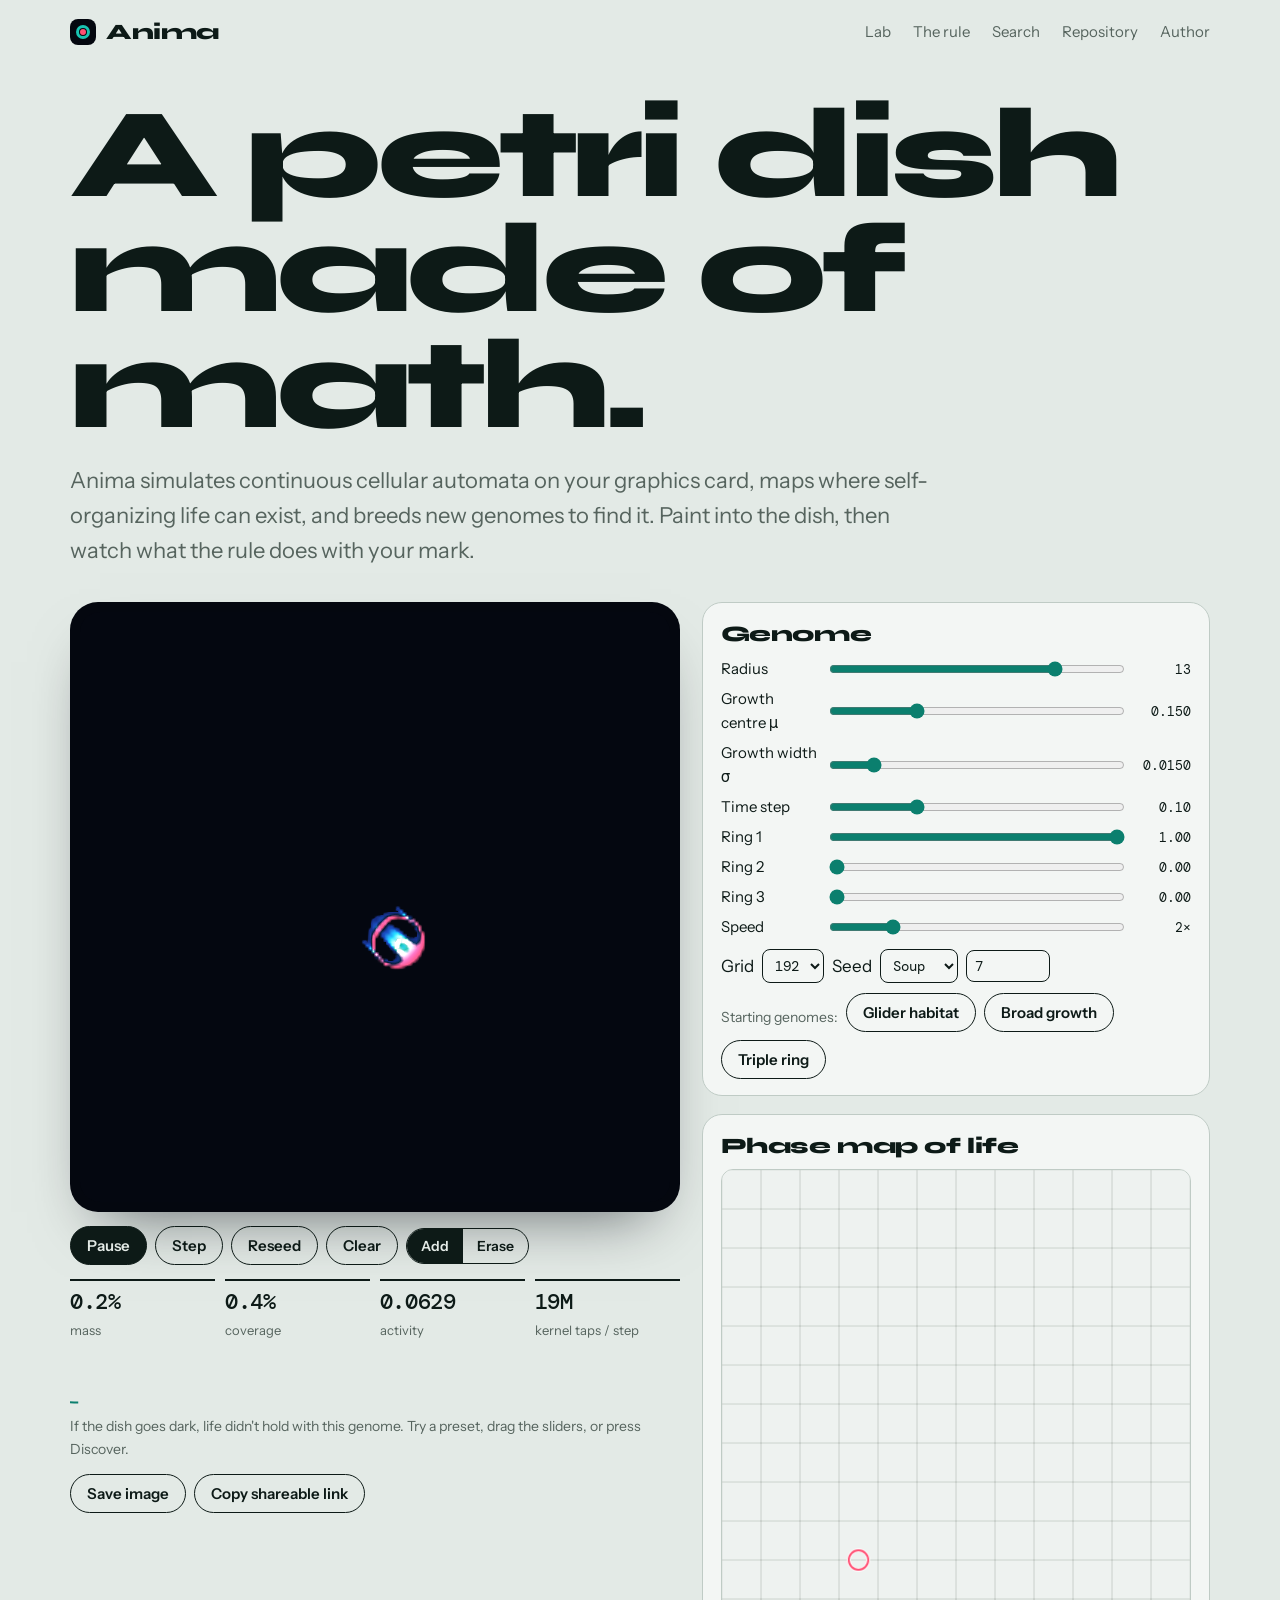
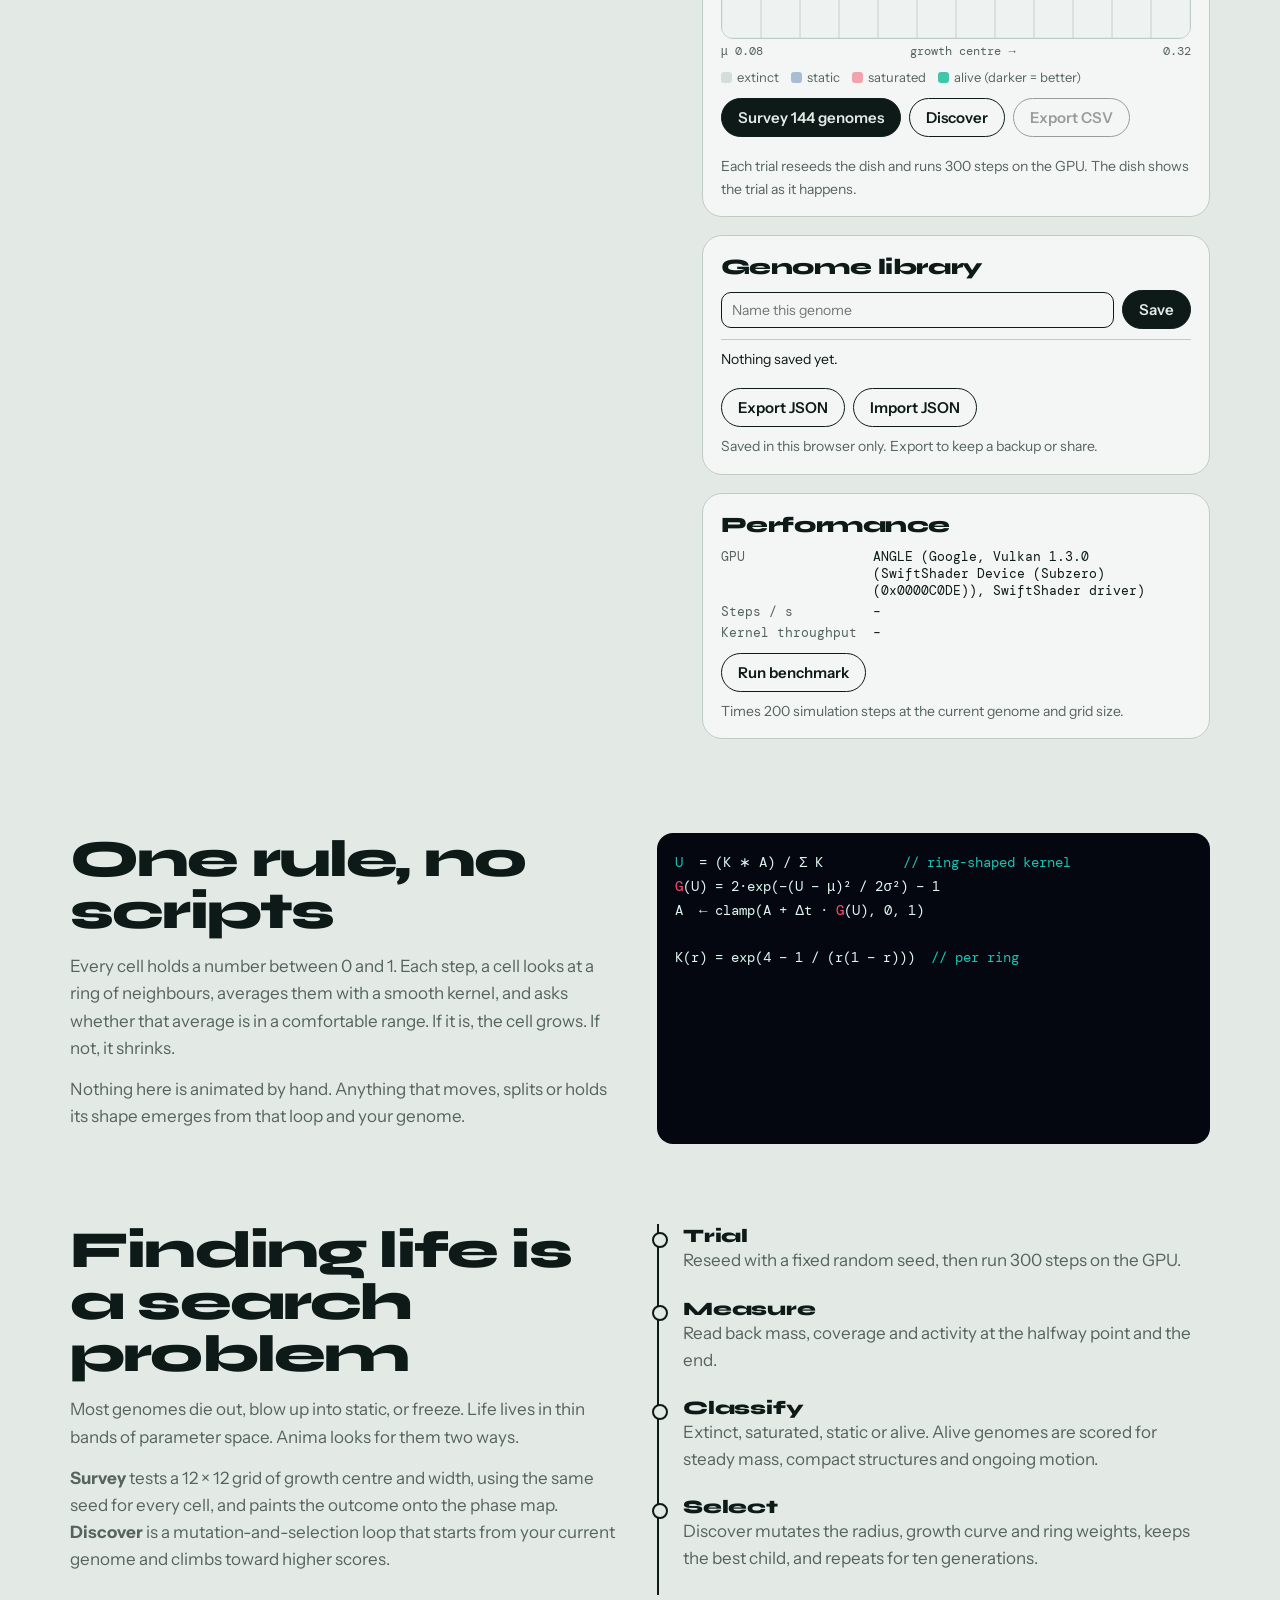
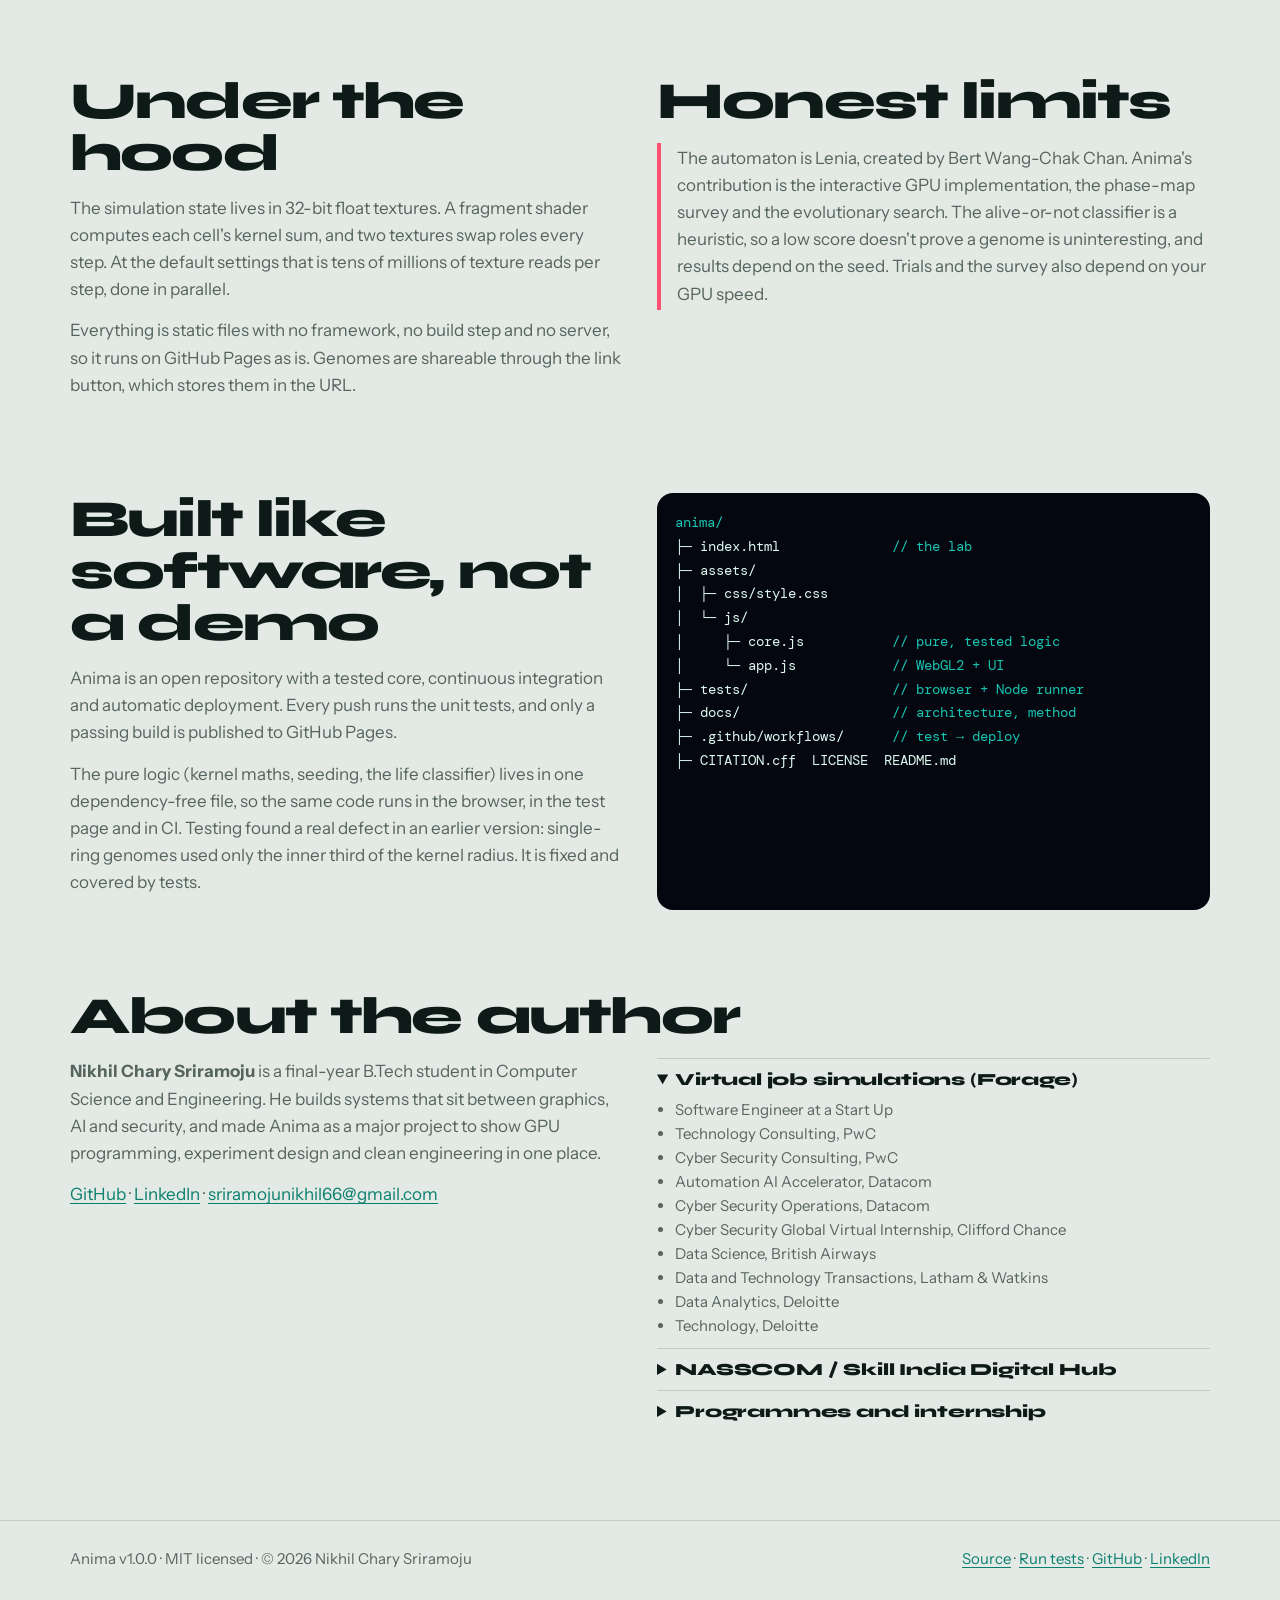
==== index.html @ 9265f81a "Initial commit" ====
<!DOCTYPE html>
<html lang="en">
<head>
<meta charset="utf-8">
<meta name="viewport" content="width=device-width, initial-scale=1">
<title>Anima — A GPU laboratory for artificial life</title>
<meta name="description" content="Anima runs continuous cellular automata on your GPU with WebGL2, maps where self-organizing life exists in parameter space, and breeds new genomes with an evolutionary search. Runs entirely in your browser.">
<meta name="author" content="Nikhil Chary Sriramoju">
<meta property="og:title" content="Anima — A GPU laboratory for artificial life">
<meta property="og:description" content="Real-time continuous cellular automata on WebGL2, a phase map of where life exists, and an evolutionary genome search. Runs entirely in the browser.">
<meta property="og:type" content="website">
<meta name="theme-color" content="#04070F">
<link rel="icon" href="data:image/svg+xml,%3Csvg xmlns='http://www.w3.org/2000/svg' viewBox='0 0 100 100'%3E%3Crect width='100' height='100' rx='26' fill='%2304070F'/%3E%3Ccircle cx='50' cy='50' r='26' fill='none' stroke='%2319C3B1' stroke-width='9'/%3E%3Ccircle cx='50' cy='50' r='9' fill='%23FF4F73'/%3E%3C/svg%3E">
<link rel="preconnect" href="https://fonts.googleapis.com">
<link rel="preconnect" href="https://fonts.gstatic.com" crossorigin>
<link href="https://fonts.googleapis.com/css2?family=Syne:wght@600;800&family=Instrument+Sans:wght@400;500;600&family=DM+Mono:wght@400;500&display=swap" rel="stylesheet">
<link rel="stylesheet" href="assets/css/style.css">
</head>
<body>
<div class="wrap">
  <header>
    <a class="brand" href="#top"><i aria-hidden="true"></i>Anima</a>
    <nav><a href="#lab">Lab</a><a class="hs" href="#rule">The rule</a><a class="hs" href="#search">Search</a><a class="hs" href="#repo">Repository</a><a href="#author">Author</a></nav>
  </header>

  <div id="top">
    <h1>A petri dish made of math.</h1>
    <p class="lede">Anima simulates continuous cellular automata on your graphics card, maps where self-organizing life can exist, and breeds new genomes to find it. Paint into the dish, then watch what the rule does with your mark.</p>
  </div>

  <div class="nogl" id="nogl" role="alert"><b>WebGL2 with float rendering is required.</b> This browser or device doesn't support it. Try a current desktop Chrome, Edge, Firefox or Safari.</div>

  <main id="lab" class="lab">
    <div>
      <div class="dishwrap"><canvas id="dish" width="800" height="800" aria-label="Live simulation dish. Click or drag to paint."></canvas></div>
      <div class="bar">
        <button class="btn" id="play">Pause</button>
        <button class="btn o" id="step">Step</button>
        <button class="btn o" id="reseed">Reseed</button>
        <button class="btn o" id="clear">Clear</button>
        <span class="seg" role="group" aria-label="Brush mode"><button id="m-add" aria-pressed="true">Add</button><button id="m-erase" aria-pressed="false">Erase</button></span>
      </div>
      <div class="stats" aria-live="off">
        <div><b id="s-mass">–</b><span>mass</span></div>
        <div><b id="s-cov">–</b><span>coverage</span></div>
        <div><b id="s-act">–</b><span>activity</span></div>
        <div><b id="s-taps">–</b><span>kernel taps / step</span></div>
      </div>
      <canvas id="spark" width="600" height="54" aria-label="Mass over time"></canvas>
      <p class="hint">If the dish goes dark, life didn't hold with this genome. Try a preset, drag the sliders, or press Discover.</p>
      <div class="bar">
        <button class="btn o" id="png">Save image</button>
        <button class="btn o" id="link">Copy shareable link</button>
        <span class="hint" id="toast" role="status"></span>
      </div>
    </div>

    <div>
      <div class="panel">
        <h2>Genome</h2>
        <div class="sl"><label for="g-R">Radius</label><input id="g-R" data-k="R" type="range" min="6" max="15" step="1"><output></output></div>
        <div class="sl"><label for="g-mu">Growth centre μ</label><input id="g-mu" data-k="mu" type="range" min="0.05" max="0.40" step="0.001"><output></output></div>
        <div class="sl"><label for="g-sigma">Growth width σ</label><input id="g-sigma" data-k="sigma" type="range" min="0.005" max="0.08" step="0.0005"><output></output></div>
        <div class="sl"><label for="g-dt">Time step</label><input id="g-dt" data-k="dt" type="range" min="0.02" max="0.3" step="0.01"><output></output></div>
        <div class="sl"><label for="g-b0">Ring 1</label><input id="g-b0" data-k="b0" type="range" min="0" max="1" step="0.05"><output></output></div>
        <div class="sl"><label for="g-b1">Ring 2</label><input id="g-b1" data-k="b1" type="range" min="0" max="1" step="0.05"><output></output></div>
        <div class="sl"><label for="g-b2">Ring 3</label><input id="g-b2" data-k="b2" type="range" min="0" max="1" step="0.05"><output></output></div>
        <div class="sl"><label for="speed">Speed</label><input id="speed" type="range" min="1" max="6" step="1" value="2"><output></output></div>
        <div class="row">
          <label for="grid">Grid</label>
          <select id="grid"><option>128</option><option selected>192</option><option>256</option></select>
          <label for="pattern">Seed</label>
          <select id="pattern"><option value="soup">Soup</option><option value="blobs">Blobs</option></select>
          <input id="seed" type="number" min="0" max="99999" aria-label="Random seed" style="width:84px">
        </div>
        <div class="row"><span class="hint">Starting genomes:</span>
          <button class="btn o" data-pre="glider">Glider habitat</button>
          <button class="btn o" data-pre="broad">Broad growth</button>
          <button class="btn o" data-pre="rings">Triple ring</button></div>
      </div>

      <div class="panel">
        <h2>Phase map of life</h2>
        <canvas id="map" width="480" height="480" aria-label="Map of outcomes across growth centre and width. Click a cell to load that genome."></canvas>
        <div class="axis"><span>μ 0.08</span><span>growth centre →</span><span>0.32</span></div>
        <div class="legend"><span><i style="background:#D5DDD9"></i>extinct</span><span><i style="background:#A9BCD6"></i>static</span><span><i style="background:#F0A3AE"></i>saturated</span><span><i style="background:#3FC7A8"></i>alive (darker = better)</span></div>
        <div class="row"><button class="btn" id="survey">Survey 144 genomes</button><button class="btn o" id="discover">Discover</button><button class="btn o" id="export" disabled>Export CSV</button><button class="btn o" id="stop" hidden>Stop</button></div>
        <progress id="prog" value="0" max="1" hidden></progress>
        <ol id="log" aria-live="polite"></ol>
        <p class="hint">Each trial reseeds the dish and runs 300 steps on the GPU. The dish shows the trial as it happens.</p>
      </div>

      <div class="panel">
        <h2>Genome library</h2>
        <div class="row" style="margin-top:0"><input id="libname" type="text" placeholder="Name this genome" maxlength="40" aria-label="Genome name" style="flex:1;min-width:130px"><button class="btn" id="libsave">Save</button></div>
        <ul id="lib" class="lib" aria-live="polite"></ul>
        <div class="row"><button class="btn o" id="libexport">Export JSON</button><label class="btn o" for="libimport" style="cursor:pointer">Import JSON</label><input id="libimport" type="file" accept="application/json" hidden></div>
        <p class="hint">Saved in this browser only. Export to keep a backup or share.</p>
      </div>

      <div class="panel">
        <h2>Performance</h2>
        <dl class="kv"><dt>GPU</dt><dd id="b-gpu">–</dd><dt>Steps / s</dt><dd id="b-sps">–</dd><dt>Kernel throughput</dt><dd id="b-taps">–</dd></dl>
        <div class="row" style="margin-top:0"><button class="btn o" id="bench">Run benchmark</button></div>
        <p class="hint">Times 200 simulation steps at the current genome and grid size.</p>
      </div>
    </div>
  </main>
</div>

<section class="s" id="rule"><div class="wrap two">
  <div>
    <h2>One rule, no scripts</h2>
    <p>Every cell holds a number between 0 and 1. Each step, a cell looks at a ring of neighbours, averages them with a smooth kernel, and asks whether that average is in a comfortable range. If it is, the cell grows. If not, it shrinks.</p>
    <p>Nothing here is animated by hand. Anything that moves, splits or holds its shape emerges from that loop and your genome.</p>
  </div>
  <pre class="eq"><span class="k">U</span>  = (K ∗ A) / Σ K          <span class="k">// ring-shaped kernel</span>
<span class="c">G</span>(U) = 2·exp(−(U − μ)² / 2σ²) − 1
A  ← clamp(A + Δt · <span class="c">G</span>(U), 0, 1)

K(r) = exp(4 − 1 / (r(1 − r)))  <span class="k">// per ring</span></pre>
</div></section>

<section class="s" id="search"><div class="wrap two">
  <div>
    <h2>Finding life is a search problem</h2>
    <p>Most genomes die out, blow up into static, or freeze. Life lives in thin bands of parameter space. Anima looks for them two ways.</p>
    <p><b>Survey</b> tests a 12 × 12 grid of growth centre and width, using the same seed for every cell, and paints the outcome onto the phase map. <b>Discover</b> is a mutation-and-selection loop that starts from your current genome and climbs toward higher scores.</p>
  </div>
  <ol class="steps">
    <li><b>Trial</b><span>Reseed with a fixed random seed, then run 300 steps on the GPU.</span></li>
    <li><b>Measure</b><span>Read back mass, coverage and activity at the halfway point and the end.</span></li>
    <li><b>Classify</b><span>Extinct, saturated, static or alive. Alive genomes are scored for steady mass, compact structures and ongoing motion.</span></li>
    <li><b>Select</b><span>Discover mutates the radius, growth curve and ring weights, keeps the best child, and repeats for ten generations.</span></li>
  </ol>
</div></section>

<section class="s"><div class="wrap two">
  <div>
    <h2>Under the hood</h2>
    <p>The simulation state lives in 32-bit float textures. A fragment shader computes each cell's kernel sum, and two textures swap roles every step. At the default settings that is tens of millions of texture reads per step, done in parallel.</p>
    <p>Everything is static files with no framework, no build step and no server, so it runs on GitHub Pages as is. Genomes are shareable through the link button, which stores them in the URL.</p>
  </div>
  <div id="limits">
    <h2>Honest limits</h2>
    <p class="note">The automaton is Lenia, created by Bert Wang-Chak Chan. Anima's contribution is the interactive GPU implementation, the phase-map survey and the evolutionary search. The alive-or-not classifier is a heuristic, so a low score doesn't prove a genome is uninteresting, and results depend on the seed. Trials and the survey also depend on your GPU speed.</p>
  </div>
</div></section>

<section class="s" id="repo"><div class="wrap two">
  <div>
    <h2>Built like software, not a demo</h2>
    <p>Anima is an open repository with a tested core, continuous integration and automatic deployment. Every push runs the unit tests, and only a passing build is published to GitHub Pages.</p>
    <p>The pure logic (kernel maths, seeding, the life classifier) lives in one dependency-free file, so the same code runs in the browser, in the test page and in CI. Testing found a real defect in an earlier version: single-ring genomes used only the inner third of the kernel radius. It is fixed and covered by tests.</p>
  </div>
  <pre class="eq"><span class="k">anima/</span>
├─ index.html              <span class="k">// the lab</span>
├─ assets/
│  ├─ css/style.css
│  └─ js/
│     ├─ core.js           <span class="k">// pure, tested logic</span>
│     └─ app.js            <span class="k">// WebGL2 + UI</span>
├─ tests/                  <span class="k">// browser + Node runner</span>
├─ docs/                   <span class="k">// architecture, method</span>
├─ .github/workflows/      <span class="k">// test → deploy</span>
├─ CITATION.cff  LICENSE  README.md</pre>
</div></section>

<section class="s" id="author"><div class="wrap">
  <h2>About the author</h2>
  <div class="two">
    <div>
      <p><b>Nikhil Chary Sriramoju</b> is a final-year B.Tech student in Computer Science and Engineering. He builds systems that sit between graphics, AI and security, and made Anima as a major project to show GPU programming, experiment design and clean engineering in one place.</p>
      <p class="links"><a href="https://github.com/Nikhil-creat">GitHub</a> · <a href="https://in.linkedin.com/in/nikhil-chary-sriramoju-95041b38a">LinkedIn</a> · <a href="mailto:sriramojunikhil66@gmail.com">sriramojunikhil66@gmail.com</a></p>
    </div>
    <div class="certs">
      <details open><summary>Virtual job simulations (Forage)</summary><ul>
        <li>Software Engineer at a Start Up</li><li>Technology Consulting, PwC</li><li>Cyber Security Consulting, PwC</li>
        <li>Automation AI Accelerator, Datacom</li><li>Cyber Security Operations, Datacom</li><li>Cyber Security Global Virtual Internship, Clifford Chance</li>
        <li>Data Science, British Airways</li><li>Data and Technology Transactions, Latham &amp; Watkins</li>
        <li>Data Analytics, Deloitte</li><li>Technology, Deloitte</li></ul></details>
      <details><summary>NASSCOM / Skill India Digital Hub</summary><ul>
        <li>IT Forensic Analyst</li><li>Product Manager, Web &amp; Mobile</li><li>Cloud Infrastructure Analyst</li><li>Analyst Endpoint Security, Cybersecurity</li><li>Blockchain Architect</li></ul></details>
      <details><summary>Programmes and internship</summary><ul>
        <li>Data Analytics internship, Thiranex</li><li>Industry 4.0 Robotics Systems, Reliance Foundation Skilling Academy (90 hours)</li>
        <li>IoT Security Specialist, Reliance Foundation Skilling Academy</li><li>AI-Machine Learning Engineer Foundation, Reliance Foundation Skilling Academy</li>
        <li>Yuva AI for All, NIELIT / Skill India (NSQF Level 2)</li><li>Mastering Power BI, PHN Technology</li><li>How to Get a Job, UNICEF Yuwaah</li></ul></details>
    </div>
  </div>
</div></section>

<footer><div class="wrap">
  <span>Anima v1.0.0 · MIT licensed · © 2026 Nikhil Chary Sriramoju</span>
  <span><a href="https://github.com/Nikhil-creat/anima">Source</a> · <a href="tests/index.html">Run tests</a> · <a href="https://github.com/Nikhil-creat">GitHub</a> · <a href="https://in.linkedin.com/in/nikhil-chary-sriramoju-95041b38a">LinkedIn</a></span>
</div></footer>

<script src="assets/js/core.js"></script>
<script src="assets/js/app.js"></script>
</body>
</html>
---- assets/css/style.css ----
:root{
  --paper:#E3EAE6; --card:#F3F6F4; --ink:#0D1A17; --dim:#56645E; --line:#BFCBC5;
  --deep:#04070F; --bio:#19C3B1; --bio-d:#0B7F6E; --coral:#FF4F73; --blue:#0D3B6B;
  --display:"Syne","Segoe UI",system-ui,sans-serif;
  --body:"Instrument Sans","Segoe UI",system-ui,sans-serif;
  --mono:"DM Mono",ui-monospace,Menlo,Consolas,monospace;
}
*{box-sizing:border-box}
html{scroll-behavior:smooth}
body{margin:0;background:var(--paper);color:var(--ink);font:400 17px/1.6 var(--body);-webkit-font-smoothing:antialiased}
a{color:var(--bio-d);text-underline-offset:3px}
:focus-visible{outline:3px solid var(--bio);outline-offset:2px;border-radius:6px}
.wrap{max-width:1180px;margin:0 auto;padding:0 20px}
header{display:flex;justify-content:space-between;align-items:center;padding:18px 0}
.brand{font:800 22px var(--display);letter-spacing:-.02em;color:var(--ink);text-decoration:none;display:flex;gap:10px;align-items:center}
.brand i{width:26px;height:26px;border-radius:8px;background:var(--deep);position:relative;display:inline-block}
.brand i::before{content:"";position:absolute;inset:6px;border-radius:50%;border:3px solid var(--bio)}
.brand i::after{content:"";position:absolute;left:10px;top:10px;width:6px;height:6px;border-radius:50%;background:var(--coral)}
nav a{margin-left:22px;color:var(--dim);text-decoration:none;font-size:15px}
nav a:hover{color:var(--ink)}
@media(max-width:640px){nav a.hs{display:none}}

h1{font:800 clamp(46px,10vw,132px)/.9 var(--display);letter-spacing:-.045em;margin:34px 0 20px;max-width:11ch}
.lede{font-size:clamp(18px,2.2vw,22px);color:var(--dim);max-width:58ch;margin:0 0 34px}

.lab{display:grid;gap:22px;grid-template-columns:1fr}
@media(min-width:1000px){.lab{grid-template-columns:minmax(0,1.2fr) minmax(0,1fr)}}
.dishwrap{background:var(--deep);border-radius:28px;padding:10px;box-shadow:0 30px 60px -30px rgba(4,7,15,.6)}
#dish{width:100%;aspect-ratio:1;display:block;border-radius:20px;touch-action:none;cursor:crosshair;background:var(--deep)}
.bar{display:flex;flex-wrap:wrap;gap:8px;align-items:center;margin:14px 0}
.btn{font:600 15px var(--body);padding:9px 16px;border-radius:99px;border:1.5px solid var(--ink);background:var(--ink);color:var(--paper);cursor:pointer}
.btn:hover:not(:disabled){background:var(--bio-d);border-color:var(--bio-d)}
.btn.o{background:transparent;color:var(--ink)}
.btn.o:hover:not(:disabled){background:var(--ink);color:var(--paper);border-color:var(--ink)}
.btn:disabled{opacity:.4;cursor:not-allowed}
.seg{display:inline-flex;border:1.5px solid var(--ink);border-radius:99px;overflow:hidden}
.seg button{border:0;background:transparent;font:600 14px var(--body);padding:8px 14px;cursor:pointer;color:var(--ink)}
.seg button[aria-pressed=true]{background:var(--ink);color:var(--paper)}
.stats{display:grid;grid-template-columns:repeat(4,1fr);gap:10px;margin-top:6px}
.stats div{border-top:2px solid var(--ink);padding-top:6px}
.stats b{display:block;font:500 22px var(--mono);letter-spacing:-.02em}
.stats span{font-size:13px;color:var(--dim)}
#spark{width:100%;height:54px;display:block;margin-top:10px}
.hint{color:var(--dim);font-size:14px;margin:8px 0 0}

.panel{background:var(--card);border:1px solid var(--line);border-radius:20px;padding:18px 18px 16px;margin-bottom:18px}
.panel h2{font:800 22px var(--display);letter-spacing:-.02em;margin:0 0 10px}
.sl{display:grid;grid-template-columns:96px 1fr 58px;gap:10px;align-items:center;margin:6px 0;font-size:15px}
.sl output{font:400 13px var(--mono);text-align:right}
input[type=range]{width:100%;accent-color:var(--bio-d)}
select,input[type=number]{font:400 14px var(--mono);padding:6px 8px;border:1.5px solid var(--ink);border-radius:8px;background:var(--card);color:var(--ink)}
.row{display:flex;flex-wrap:wrap;gap:8px;align-items:center;margin-top:10px}
#map{width:100%;aspect-ratio:1;display:block;border-radius:12px;border:1px solid var(--line);cursor:pointer;background:#EEF2F0}
.axis{display:flex;justify-content:space-between;font:400 12px var(--mono);color:var(--dim);margin-top:4px}
.legend{display:flex;flex-wrap:wrap;gap:12px;font-size:13px;color:var(--dim);margin-top:8px}
.legend i{display:inline-block;width:11px;height:11px;border-radius:3px;margin-right:5px;vertical-align:-1px}
progress{width:100%;height:6px;accent-color:var(--bio-d);margin-top:10px}
#log{list-style:none;padding:0;margin:10px 0 0;font:400 12.5px/1.5 var(--mono);color:var(--dim);max-height:130px;overflow:auto}
#log li{padding:3px 0;border-top:1px solid var(--line)}
#log li.best{color:var(--bio-d)}
.nogl{display:none;background:#FBE3E6;border:1px solid var(--coral);padding:16px;border-radius:14px;margin:20px 0}

section.s{padding:76px 0 4px}
section.s h2{font:800 clamp(30px,4.6vw,52px)/1 var(--display);letter-spacing:-.035em;margin:0 0 16px;max-width:18ch}
.two{display:grid;gap:34px}
@media(min-width:860px){.two{grid-template-columns:1fr 1fr}}
.two p{margin:0 0 14px;color:var(--dim);max-width:60ch}
pre.eq{background:var(--deep);color:#DDF7EF;border-radius:16px;padding:18px;font:400 14px/1.7 var(--mono);overflow-x:auto;margin:0}
.k{color:var(--bio)}.c{color:var(--coral)}
.steps{margin:0;padding:0;list-style:none;border-left:2px solid var(--ink)}
.steps li{padding:0 0 22px 24px;position:relative}
.steps li::before{content:"";position:absolute;left:-7px;top:8px;width:12px;height:12px;border-radius:50%;background:var(--paper);border:2px solid var(--ink)}
.steps b{display:block;font:800 19px var(--display);letter-spacing:-.01em}
.steps span{color:var(--dim)}
.note{border-left:4px solid var(--coral);padding:2px 0 2px 16px;color:var(--dim);max-width:70ch}
footer{margin-top:84px;border-top:1px solid var(--line);padding:26px 0 48px;color:var(--dim);font-size:15px}
footer .wrap{display:flex;flex-wrap:wrap;justify-content:space-between;gap:12px}
.kv{display:grid;grid-template-columns:auto 1fr;gap:4px 16px;font:400 13px var(--mono);margin:6px 0 12px}
.kv dt{color:var(--dim)}.kv dd{margin:0;word-break:break-word}
input[type=text]{font:400 14px var(--body);padding:8px 10px;border:1.5px solid var(--ink);border-radius:10px;background:var(--card);color:var(--ink)}
.lib{list-style:none;margin:10px 0 0;padding:0;max-height:170px;overflow:auto}
.lib li{display:flex;gap:8px;align-items:center;justify-content:space-between;padding:8px 0;border-top:1px solid var(--line);font-size:14px}
.lib li span{flex:1;min-width:0}.lib li small{display:block;font:400 12px var(--mono);color:var(--dim)}
.lib button{font:600 13px var(--body);padding:5px 11px;border-radius:99px;border:1.5px solid var(--ink);background:transparent;cursor:pointer;color:var(--ink)}
.lib button:hover{background:var(--ink);color:var(--paper)}
.certs details{border-top:1px solid var(--line);padding:10px 0}
.certs summary{cursor:pointer;font:800 17px var(--display);letter-spacing:-.01em}
.certs ul{margin:8px 0 0;padding-left:18px;color:var(--dim);font-size:15px}
.links{margin-top:6px}
@media(prefers-reduced-motion:reduce){*{scroll-behavior:auto!important}}
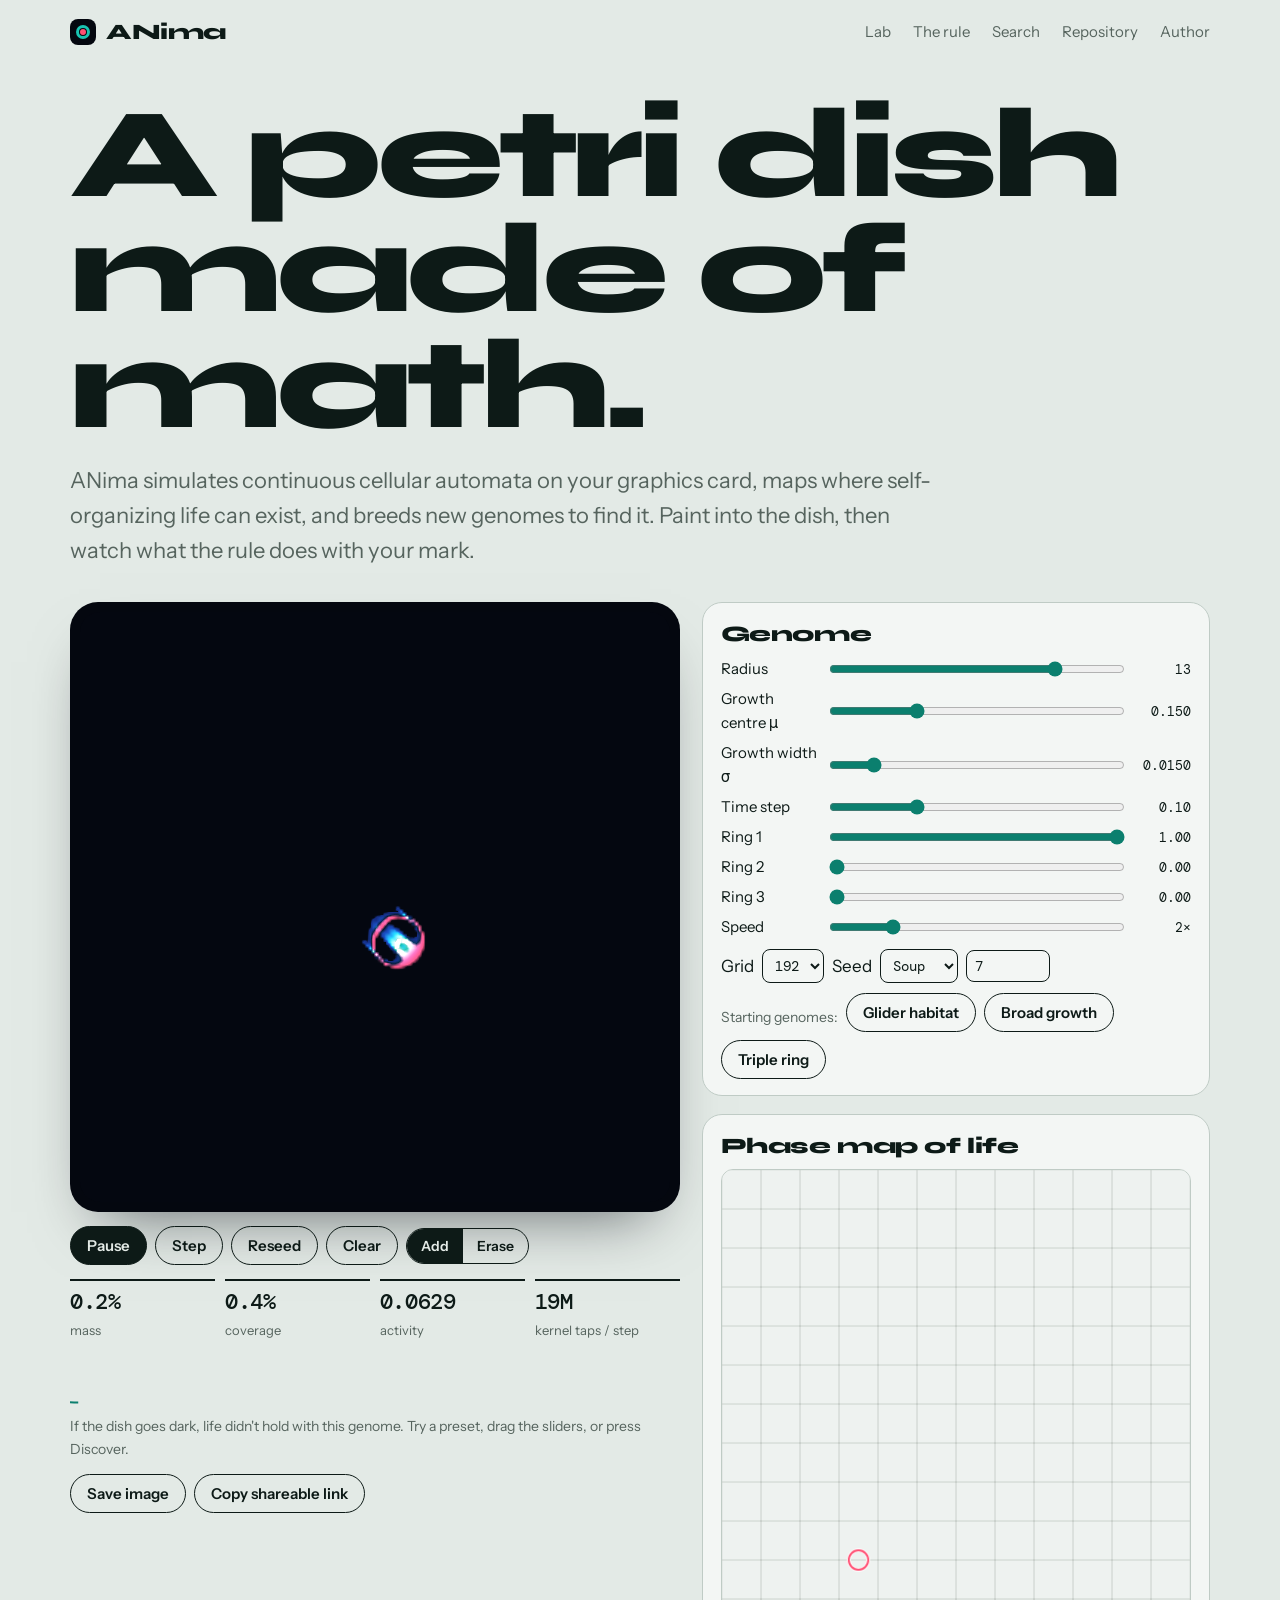
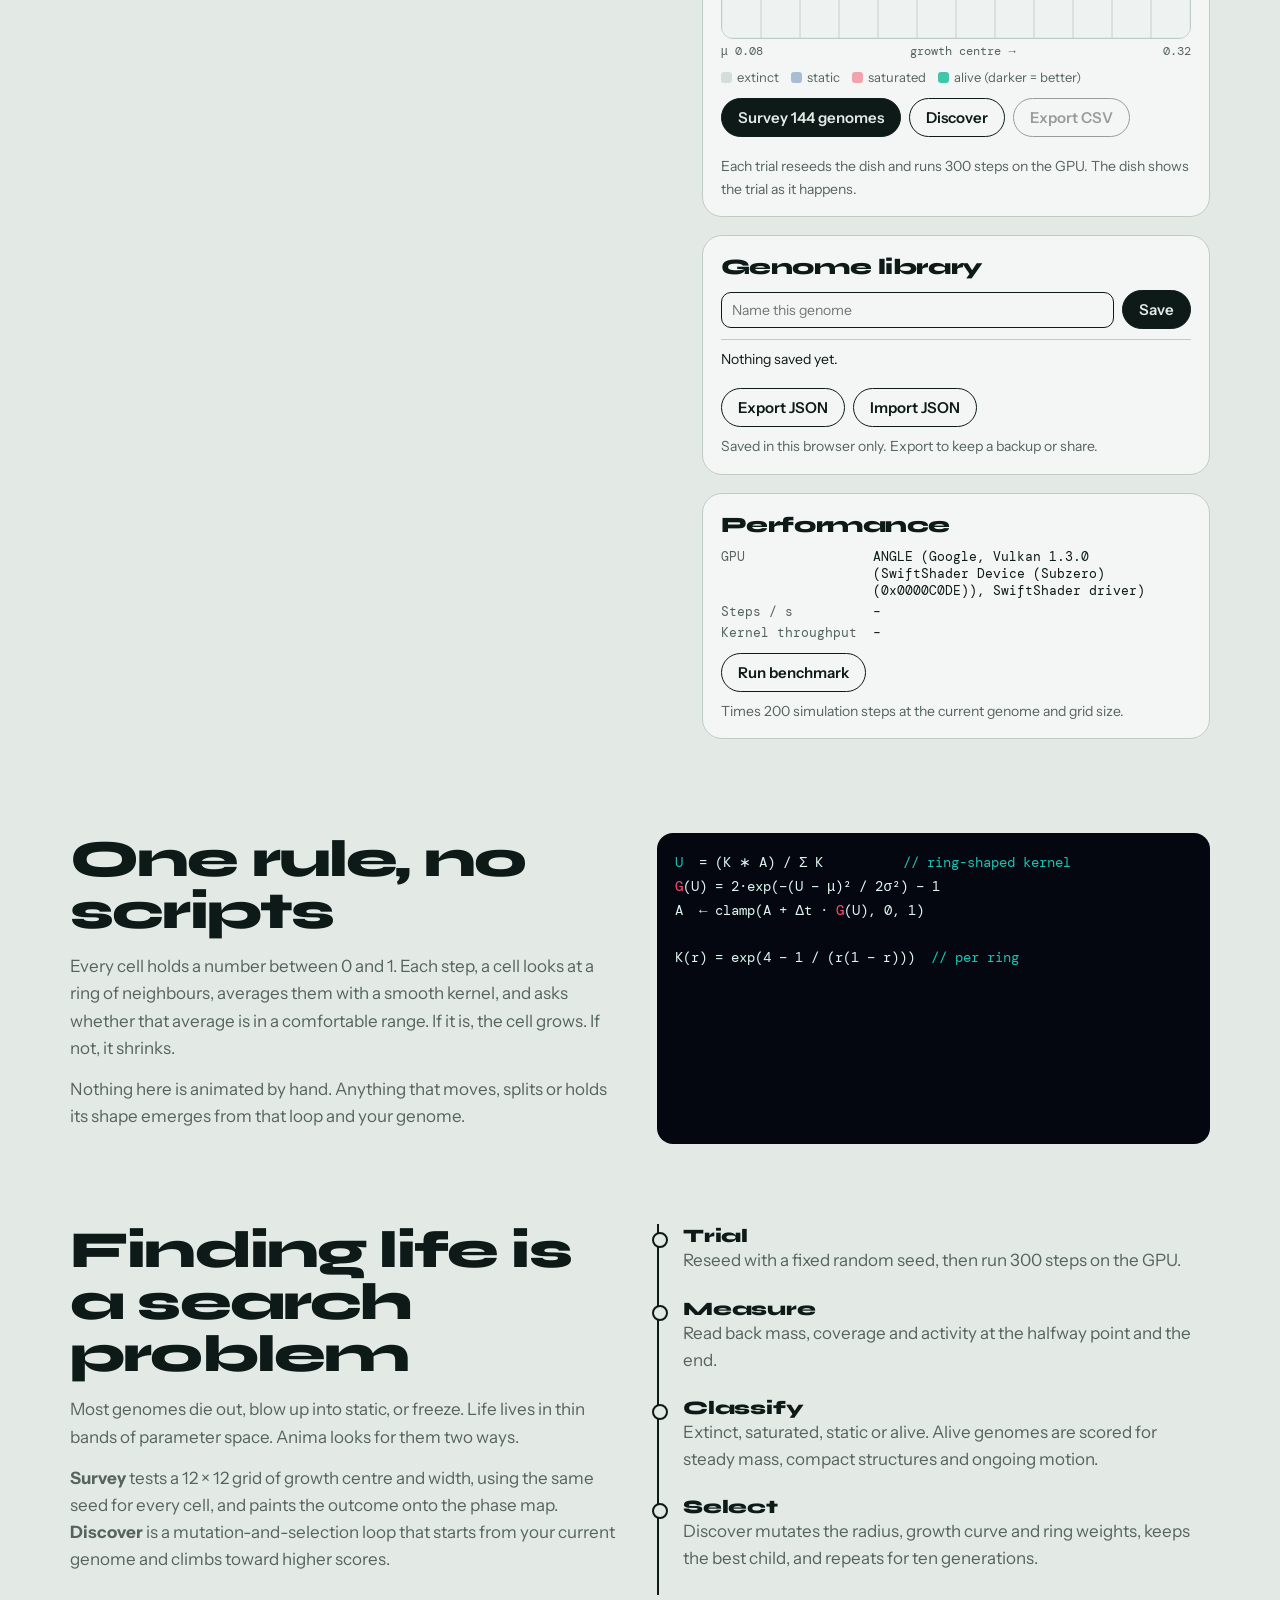
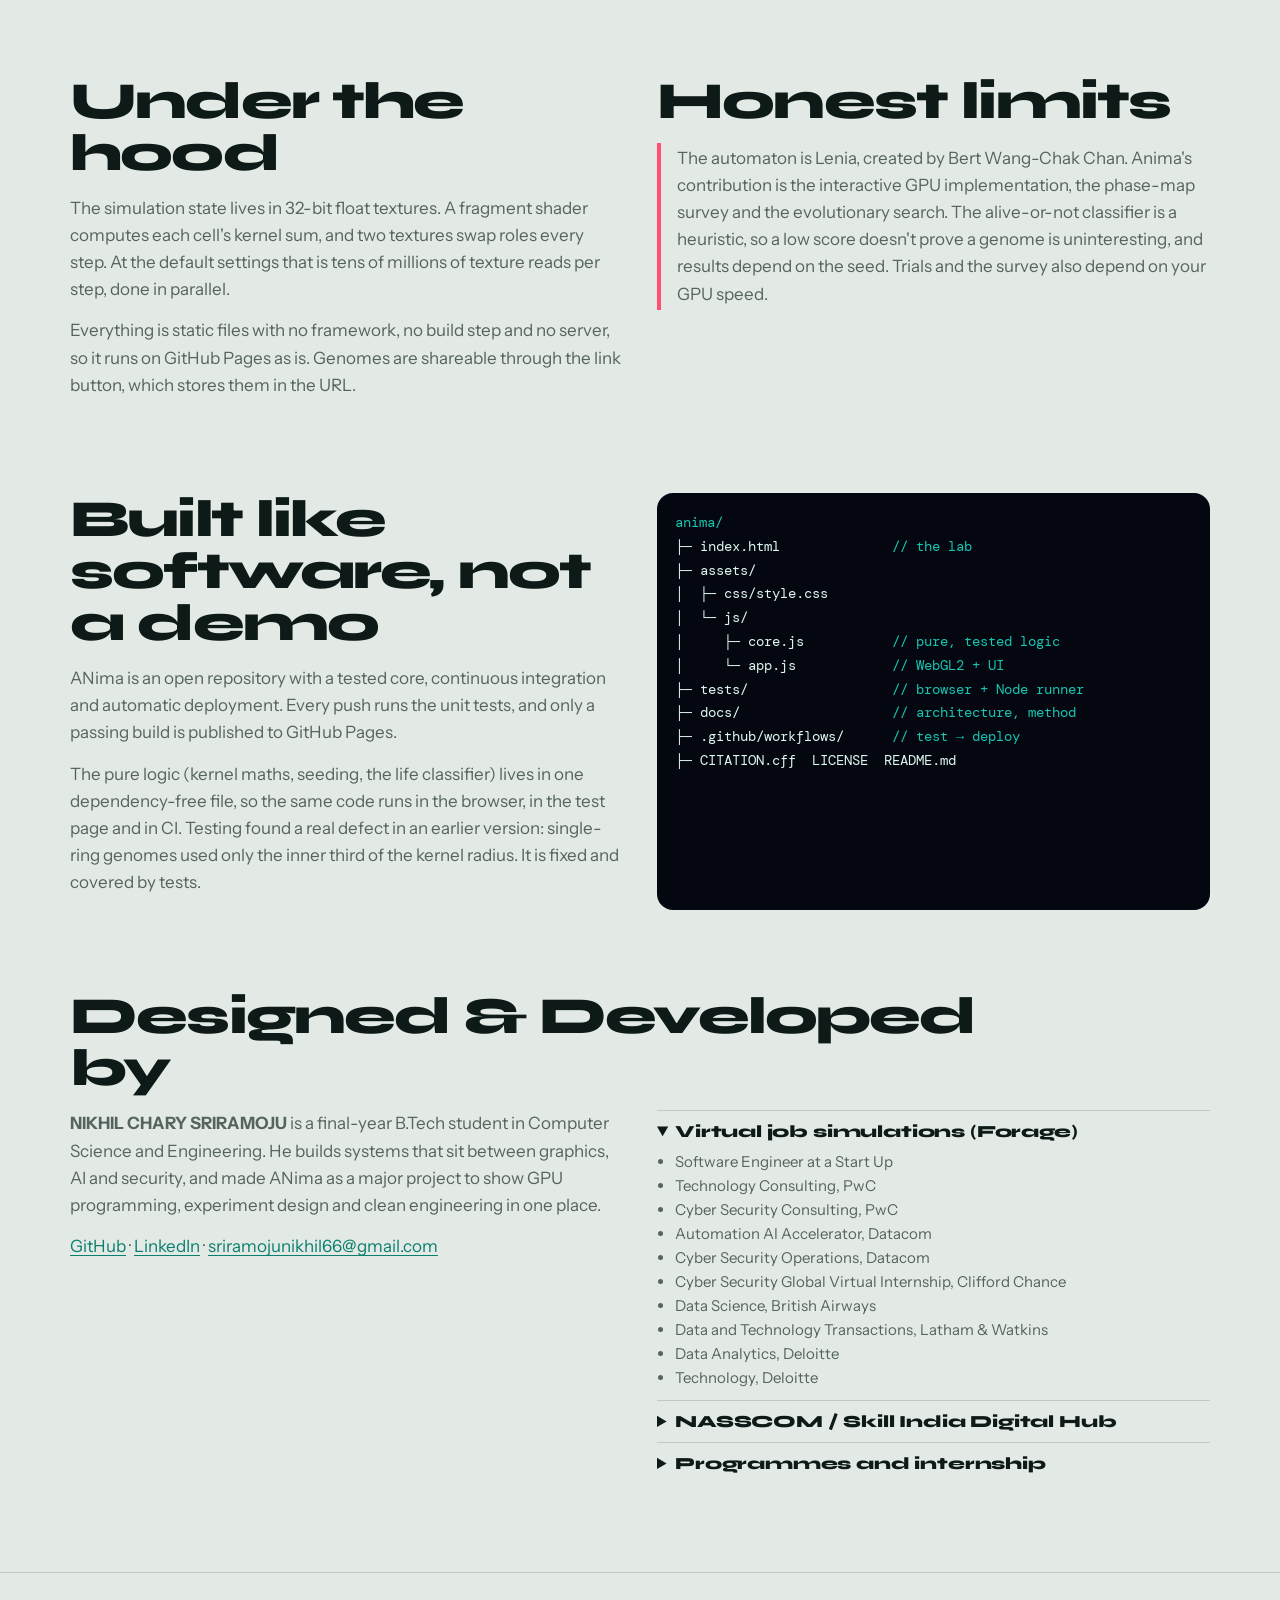
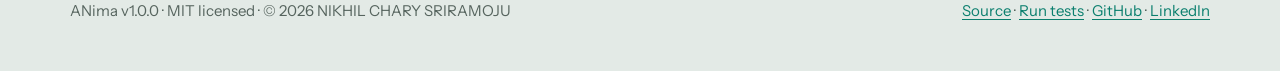
==== commit 4ace8943: "Correct capitalization of 'Anima' to 'ANima'" ====
--- a/index.html
+++ b/index.html
@@ -3,9 +3,9 @@
 <head>
 <meta charset="utf-8">
 <meta name="viewport" content="width=device-width, initial-scale=1">
-<title>Anima — A GPU laboratory for artificial life</title>
+<title>ANima — A GPU laboratory for artificial life</title>
 <meta name="description" content="Anima runs continuous cellular automata on your GPU with WebGL2, maps where self-organizing life exists in parameter space, and breeds new genomes with an evolutionary search. Runs entirely in your browser.">
-<meta name="author" content="Nikhil Chary Sriramoju">
+<meta name="author" content="NIKHIL CHARY SRIRAMOJU">
 <meta property="og:title" content="Anima — A GPU laboratory for artificial life">
 <meta property="og:description" content="Real-time continuous cellular automata on WebGL2, a phase map of where life exists, and an evolutionary genome search. Runs entirely in the browser.">
 <meta property="og:type" content="website">
@@ -19,13 +19,13 @@
 <body>
 <div class="wrap">
   <header>
-    <a class="brand" href="#top"><i aria-hidden="true"></i>Anima</a>
+    <a class="brand" href="#top"><i aria-hidden="true"></i>ANima</a>
     <nav><a href="#lab">Lab</a><a class="hs" href="#rule">The rule</a><a class="hs" href="#search">Search</a><a class="hs" href="#repo">Repository</a><a href="#author">Author</a></nav>
   </header>
 
   <div id="top">
     <h1>A petri dish made of math.</h1>
-    <p class="lede">Anima simulates continuous cellular automata on your graphics card, maps where self-organizing life can exist, and breeds new genomes to find it. Paint into the dish, then watch what the rule does with your mark.</p>
+    <p class="lede">ANima simulates continuous cellular automata on your graphics card, maps where self-organizing life can exist, and breeds new genomes to find it. Paint into the dish, then watch what the rule does with your mark.</p>
   </div>
 
   <div class="nogl" id="nogl" role="alert"><b>WebGL2 with float rendering is required.</b> This browser or device doesn't support it. Try a current desktop Chrome, Edge, Firefox or Safari.</div>
@@ -150,7 +150,7 @@
 <section class="s" id="repo"><div class="wrap two">
   <div>
     <h2>Built like software, not a demo</h2>
-    <p>Anima is an open repository with a tested core, continuous integration and automatic deployment. Every push runs the unit tests, and only a passing build is published to GitHub Pages.</p>
+    <p>ANima is an open repository with a tested core, continuous integration and automatic deployment. Every push runs the unit tests, and only a passing build is published to GitHub Pages.</p>
     <p>The pure logic (kernel maths, seeding, the life classifier) lives in one dependency-free file, so the same code runs in the browser, in the test page and in CI. Testing found a real defect in an earlier version: single-ring genomes used only the inner third of the kernel radius. It is fixed and covered by tests.</p>
   </div>
   <pre class="eq"><span class="k">anima/</span>
@@ -167,10 +167,10 @@
 </div></section>
 
 <section class="s" id="author"><div class="wrap">
-  <h2>About the author</h2>
+  <h2>Designed & Developed by </h2>
   <div class="two">
     <div>
-      <p><b>Nikhil Chary Sriramoju</b> is a final-year B.Tech student in Computer Science and Engineering. He builds systems that sit between graphics, AI and security, and made Anima as a major project to show GPU programming, experiment design and clean engineering in one place.</p>
+      <p><b>NIKHIL CHARY SRIRAMOJU</b> is a final-year B.Tech student in Computer Science and Engineering. He builds systems that sit between graphics, AI and security, and made ANima as a major project to show GPU programming, experiment design and clean engineering in one place.</p>
       <p class="links"><a href="https://github.com/Nikhil-creat">GitHub</a> · <a href="https://in.linkedin.com/in/nikhil-chary-sriramoju-95041b38a">LinkedIn</a> · <a href="mailto:sriramojunikhil66@gmail.com">sriramojunikhil66@gmail.com</a></p>
     </div>
     <div class="certs">
@@ -190,7 +190,7 @@
 </div></section>
 
 <footer><div class="wrap">
-  <span>Anima v1.0.0 · MIT licensed · © 2026 Nikhil Chary Sriramoju</span>
+  <span>ANima v1.0.0 · MIT licensed · © 2026 NIKHIL CHARY SRIRAMOJU</span>
   <span><a href="https://github.com/Nikhil-creat/anima">Source</a> · <a href="tests/index.html">Run tests</a> · <a href="https://github.com/Nikhil-creat">GitHub</a> · <a href="https://in.linkedin.com/in/nikhil-chary-sriramoju-95041b38a">LinkedIn</a></span>
 </div></footer>
 
